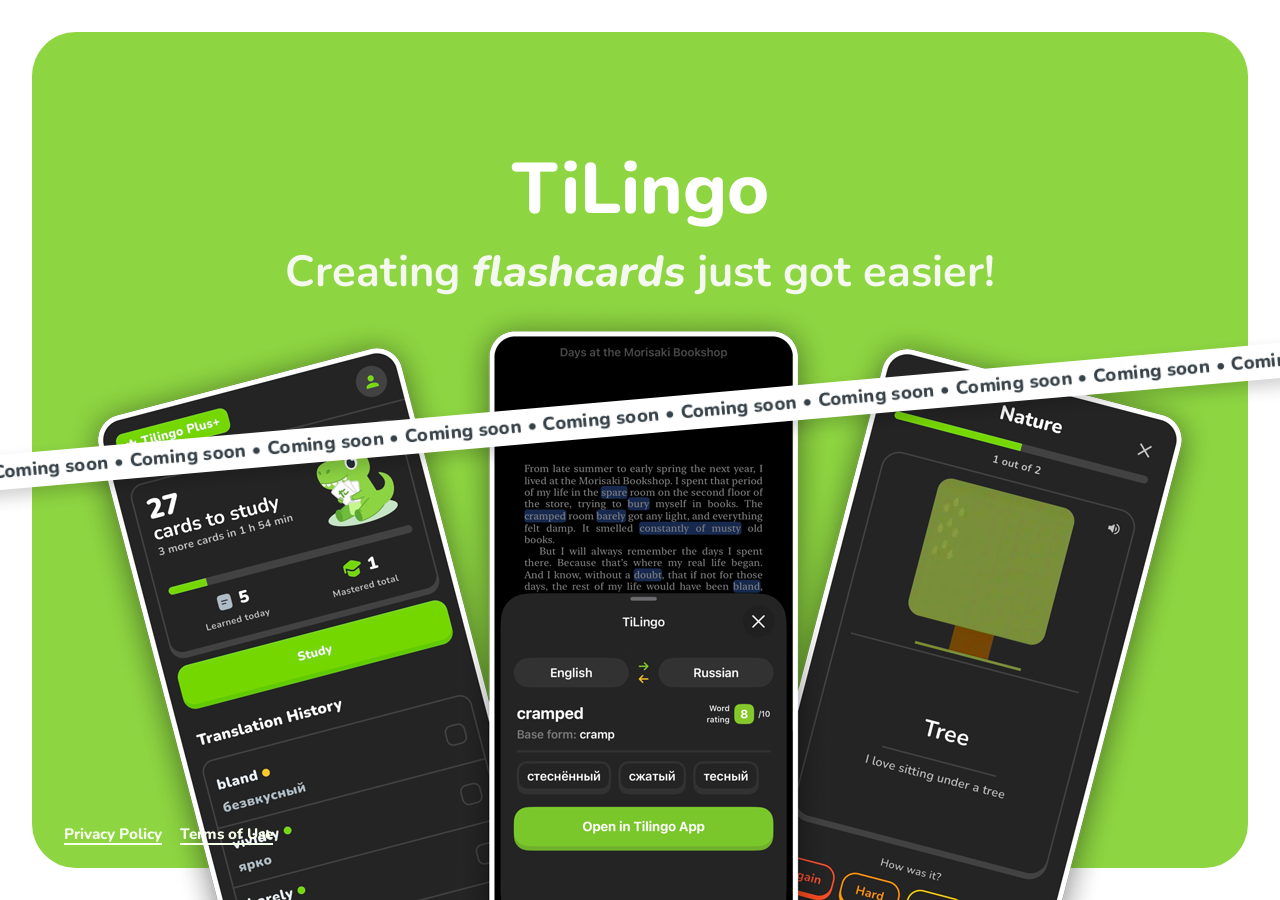
==== index.html @ 378b210c "tilingo coming soon" ====
<!doctype html>
<html lang="en">
<head>
  <meta charset="utf-8">
  <meta name="viewport" content="width=device-width, initial-scale=1">
  <link rel="preconnect" href="https://fonts.googleapis.com">
  <link rel="preconnect" href="https://fonts.gstatic.com" crossorigin>
  <link href="https://fonts.googleapis.com/css2?family=Nunito:wght@400;600;700;800&display=swap" rel="stylesheet">
  <link rel="stylesheet" href="assets/css/home.css">
  <title>TiLingo</title>
</head>
<body>
  <div class="stage">
    <main class="hero-card">
      <header class="hero-copy">
        <h1>TiLingo</h1>
        <h2>Creating <em>flashcards</em> just got easier!</h2>
      </header>

      <div class="bottom-banner">
        <img src="assets/images/tilingo_banner.png" alt="TiLingo app preview">
      </div>

      <footer class="legal-links" aria-label="Legal links">
        <a href="pages/privacy/index.html">Privacy Policy</a>
        <a href="pages/terms/index.html">Terms of Use</a>
      </footer>
    </main>

    <div class="coming-strip" aria-hidden="true">
      <p>
        Coming soon &#8226; Coming soon &#8226; Coming soon &#8226; Coming soon &#8226; Coming soon &#8226; Coming soon &#8226;
        Coming soon &#8226; Coming soon &#8226; Coming soon &#8226; Coming soon &#8226; Coming soon &#8226; Coming soon &#8226;
      </p>
    </div>
  </div>
</body>
</html>
---- assets/css/home.css ----
:root {
  color-scheme: light;
  --page-bg: #ffffff;
  --hero-bg: #8dd541;
  --white: #ffffff;
  --strip-text: #364148;
  --legal-text: #f6ffe9;
}

* {
  box-sizing: border-box;
}

body {
  margin: 0;
  min-height: 100dvh;
  background: var(--page-bg);
  font-family: "Nunito", -apple-system, BlinkMacSystemFont, "Segoe UI", Roboto, Helvetica, Arial, sans-serif;
}

.stage {
  position: relative;
  min-height: 100dvh;
  padding: 32px;
  display: flex;
  align-items: center;
  justify-content: center;
}

.hero-card {
  position: relative;
  width: min(1840px, calc(100vw - 64px));
  min-height: calc(100dvh - 64px);
  background: var(--hero-bg);
  border-radius: 44px;
  overflow: hidden;
}

.hero-copy {
  position: relative;
  z-index: 4;
  text-align: center;
  padding: calc(clamp(56px, 9vh, 138px) + 40px) 24px 0;
}

.hero-copy h1 {
  margin: 0;
  color: var(--white);
  font-size: clamp(3rem, 5.6vw, 6.2rem);
  font-weight: 800;
  line-height: 1.02;
}

.hero-copy h2 {
  margin: clamp(16px, 1.6vw, 26px) 0 0;
  color: #f4f8ef;
  font-size: clamp(2rem, 3.4vw, 4.4rem);
  font-weight: 700;
  line-height: 1.14;
}

.hero-copy h2 em {
  font-style: italic;
  font-weight: 800;
}

.coming-strip {
  position: absolute;
  left: 50%;
  top: calc(clamp(286px, 53%, 560px) - 78px);
  width: 112vw;
  height: clamp(34px, 2.7vw, 52px);
  background: var(--white);
  display: flex;
  align-items: center;
  justify-content: center;
  pointer-events: none;
  transform: rotate(-5deg);
  box-shadow: 0 8px 16px rgba(0, 0, 0, 0.18);
  z-index: 6;
  margin-left: -56vw;
}

.coming-strip p {
  margin: 0;
  width: 110%;
  white-space: nowrap;
  color: var(--strip-text);
  font-size: clamp(0.95rem, 1.45vw, 1.8rem);
  font-weight: 800;
  line-height: 1;
  letter-spacing: 0.02em;
  text-align: center;
}

.bottom-banner {
  position: fixed;
  left: 50%;
  bottom: 0;
  transform: translateX(-50%);
  width: min(1200px, 94%);
  z-index: 3;
}

.bottom-banner img {
  display: block;
  width: 100%;
  height: auto;
}

.legal-links {
  position: absolute;
  left: 32px;
  bottom: 24px;
  z-index: 5;
  display: flex;
  gap: 18px;
  align-items: center;
  flex-wrap: wrap;
}

.legal-links a {
  color: var(--legal-text);
  text-decoration-thickness: 2px;
  text-underline-offset: 4px;
  font-size: 0.95rem;
  font-weight: 800;
}

.legal-links a:hover {
  opacity: 0.8;
}

.legal-links a:focus-visible {
  outline: 3px solid rgba(255, 255, 255, 0.7);
  outline-offset: 3px;
  border-radius: 4px;
}

@media (max-width: 1240px) {
  .coming-strip {
    top: calc(clamp(246px, 50%, 470px) - 78px);
    width: 116vw;
    margin-left: -58vw;
  }
}

@media (max-width: 900px) {
  .stage {
    padding: 16px;
  }

  .hero-card {
    width: calc(100vw - 32px);
    min-height: calc(100dvh - 32px);
    border-radius: 28px;
  }

  .hero-copy {
    padding-top: 102px;
  }

  .hero-copy h1 {
    font-size: clamp(2.5rem, 10vw, 3.75rem);
  }

  .hero-copy h2 {
    font-size: clamp(1.55rem, 6.2vw, 2.4rem);
  }

  .coming-strip {
    top: calc(clamp(220px, 43%, 360px) - 78px);
    width: 122vw;
    margin-left: -61vw;
    height: clamp(32px, 6vw, 46px);
    transform: rotate(-4.6deg);
  }

  .coming-strip p {
    font-size: clamp(0.9rem, 3.8vw, 1.35rem);
  }

  .bottom-banner {
    width: min(1200px, 96%);
  }

  .legal-links {
    left: 16px;
    bottom: max(14px, env(safe-area-inset-bottom));
    gap: 12px;
  }

  .legal-links a {
    font-size: 0.9rem;
  }
}

@media (max-width: 520px) {
  .hero-copy {
    padding-left: 14px;
    padding-right: 14px;
  }

  .coming-strip {
    top: calc(clamp(200px, 41%, 316px) - 78px);
    width: 132vw;
    margin-left: -66vw;
    transform: rotate(-4.4deg);
  }
}
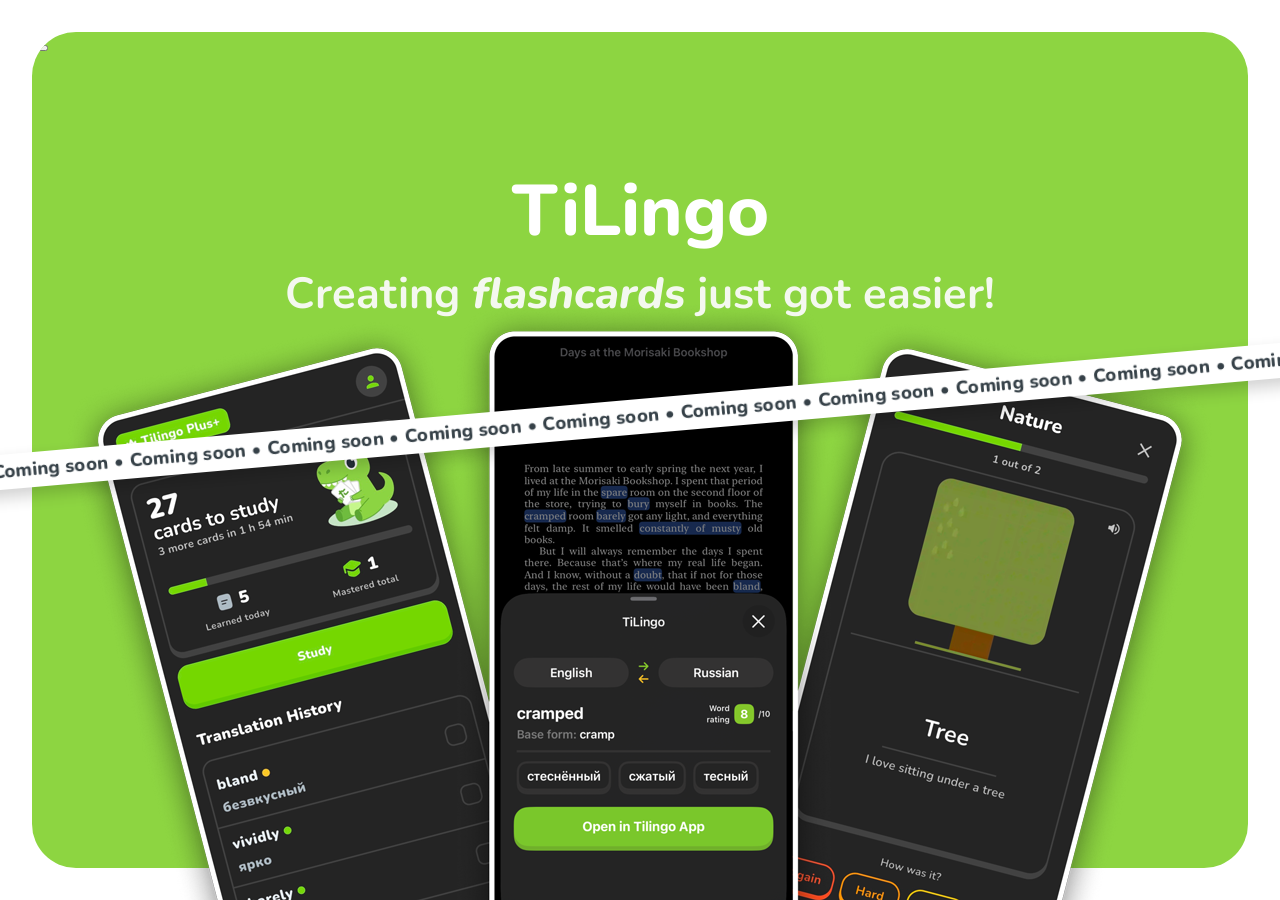
==== commit 5626d99d: "[+] support page and menu" ====
--- a/index.html
+++ b/index.html
@@ -7,11 +7,25 @@
   <link rel="preconnect" href="https://fonts.gstatic.com" crossorigin>
   <link href="https://fonts.googleapis.com/css2?family=Nunito:wght@400;600;700;800&display=swap" rel="stylesheet">
   <link rel="stylesheet" href="assets/css/home.css">
+  <script src="assets/js/menu.js" defer></script>
   <title>TiLingo</title>
 </head>
 <body>
   <div class="stage">
     <main class="hero-card">
+      <div class="site-menu" data-menu>
+        <button class="menu-toggle" type="button" aria-label="Open menu" aria-expanded="false" aria-controls="home-menu-panel">
+          <span></span>
+          <span></span>
+          <span></span>
+        </button>
+        <nav class="menu-panel" id="home-menu-panel" aria-label="Site menu" hidden>
+          <a href="support/index.html">Support</a>
+          <a href="privacy/index.html">Privacy-Policy</a>
+          <a href="terms/index.html">Term of Use</a>
+        </nav>
+      </div>
+
       <header class="hero-copy">
         <h1>TiLingo</h1>
         <h2>Creating <em>flashcards</em> just got easier!</h2>
@@ -20,11 +34,6 @@
       <div class="bottom-banner">
         <img src="assets/images/tilingo_banner.png" alt="TiLingo app preview">
       </div>
-
-      <footer class="legal-links" aria-label="Legal links">
-        <a href="pages/privacy/index.html">Privacy Policy</a>
-        <a href="pages/terms/index.html">Terms of Use</a>
-      </footer>
     </main>
 
     <div class="coming-strip" aria-hidden="true">
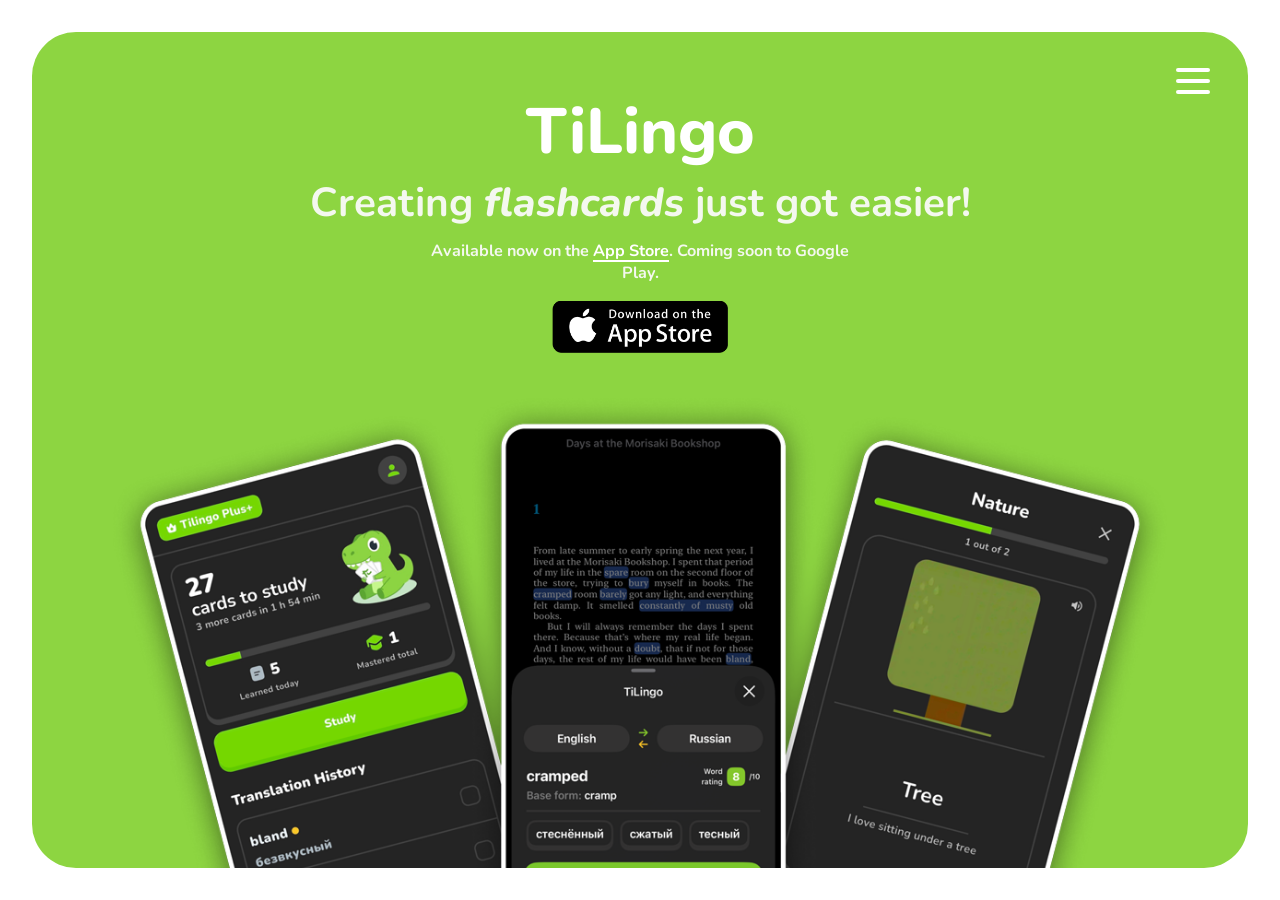
==== commit 851265e3: "appstore link" ====
--- a/index.html
+++ b/index.html
@@ -6,42 +6,48 @@
   <link rel="preconnect" href="https://fonts.googleapis.com">
   <link rel="preconnect" href="https://fonts.gstatic.com" crossorigin>
   <link href="https://fonts.googleapis.com/css2?family=Nunito:wght@400;600;700;800&display=swap" rel="stylesheet">
-  <link rel="stylesheet" href="assets/css/home.css">
+  <link rel="stylesheet" href="assets/css/home.css?v=7">
   <script src="assets/js/menu.js" defer></script>
   <title>TiLingo</title>
 </head>
 <body>
   <div class="stage">
+    <div class="site-menu" data-menu>
+      <button class="menu-toggle" type="button" aria-label="Open menu" aria-expanded="false" aria-controls="home-menu-panel">
+        <span></span>
+        <span></span>
+        <span></span>
+      </button>
+      <nav class="menu-panel" id="home-menu-panel" aria-label="Site menu" hidden>
+        <a href="support/index.html">Support</a>
+        <a href="privacy/index.html">Privacy-Policy</a>
+        <a href="terms/index.html">Term of Use</a>
+      </nav>
+    </div>
+
     <main class="hero-card">
-      <div class="site-menu" data-menu>
-        <button class="menu-toggle" type="button" aria-label="Open menu" aria-expanded="false" aria-controls="home-menu-panel">
-          <span></span>
-          <span></span>
-          <span></span>
-        </button>
-        <nav class="menu-panel" id="home-menu-panel" aria-label="Site menu" hidden>
-          <a href="support/index.html">Support</a>
-          <a href="privacy/index.html">Privacy-Policy</a>
-          <a href="terms/index.html">Term of Use</a>
-        </nav>
-      </div>
+      <section class="hero-copy" aria-labelledby="hero-title">
+        <h1 id="hero-title">TiLingo</h1>
+        <h2>Creating <em>flashcards</em> just got easier!</h2>
+        <p class="availability">
+          Available now on the <a href="https://apps.apple.com/us/app/tilingo-flashcards/id6758083725">App Store</a>.
+          Coming soon to Google Play.
+        </p>
+        <a class="appstore-badge" href="https://apps.apple.com/us/app/tilingo-flashcards/id6758083725" aria-label="Open TiLingo in the App Store">
+          <img src="assets/images/appstore.png" alt="Download on the App Store">
+        </a>
+      </section>
 
-      <header class="hero-copy">
-        <h1>TiLingo</h1>
-        <h2>Creating <em>flashcards</em> just got easier!</h2>
-      </header>
+      <figure class="mobile-showcase" aria-label="TiLingo app screens preview">
+        <img class="mobile-screen mobile-screen-one" src="assets/images/screen_1.png" alt="TiLingo study dashboard">
+        <img class="mobile-screen mobile-screen-two" src="assets/images/screen_2.png" alt="TiLingo translation flashcard">
+        <img class="mobile-screen mobile-screen-three" src="assets/images/screen_3.png" alt="TiLingo card review screen">
+      </figure>
 
-      <div class="bottom-banner">
+      <figure class="bottom-banner">
         <img src="assets/images/tilingo_banner.png" alt="TiLingo app preview">
-      </div>
+      </figure>
     </main>
-
-    <div class="coming-strip" aria-hidden="true">
-      <p>
-        Coming soon &#8226; Coming soon &#8226; Coming soon &#8226; Coming soon &#8226; Coming soon &#8226; Coming soon &#8226;
-        Coming soon &#8226; Coming soon &#8226; Coming soon &#8226; Coming soon &#8226; Coming soon &#8226; Coming soon &#8226;
-      </p>
-    </div>
   </div>
 </body>
 </html>
--- a/assets/css/home.css
+++ b/assets/css/home.css
@@ -3,60 +3,148 @@
   --page-bg: #ffffff;
   --hero-bg: #8dd541;
   --white: #ffffff;
-  --strip-text: #364148;
-  --legal-text: #f6ffe9;
+  --soft-white: #f4f8ef;
+  --menu-text: #1f2f36;
+  --menu-hover: #eaf0f3;
 }
 
 * {
   box-sizing: border-box;
 }
 
+html {
+  background: var(--page-bg);
+}
+
 body {
   margin: 0;
-  min-height: 100dvh;
+  height: 100vh;
   background: var(--page-bg);
   font-family: "Nunito", -apple-system, BlinkMacSystemFont, "Segoe UI", Roboto, Helvetica, Arial, sans-serif;
+  overflow: hidden;
 }
 
 .stage {
   position: relative;
-  min-height: 100dvh;
+  height: 100vh;
   padding: 32px;
-  display: flex;
-  align-items: center;
-  justify-content: center;
+  display: grid;
+  justify-items: center;
 }
 
 .hero-card {
   position: relative;
+  z-index: 1;
   width: min(1840px, calc(100vw - 64px));
-  min-height: calc(100dvh - 64px);
+  max-width: 1840px;
+  height: calc(100vh - 64px);
+  margin: 0 auto;
+  display: flex;
+  flex-direction: column;
   background: var(--hero-bg);
   border-radius: 44px;
   overflow: hidden;
 }
 
+.site-menu {
+  position: absolute;
+  top: 60px;
+  right: 62px;
+  z-index: 100;
+}
+
+.menu-toggle {
+  appearance: none;
+  display: flex;
+  flex-direction: column;
+  gap: 7px;
+  align-items: flex-end;
+  cursor: pointer;
+  border: 0;
+  background: transparent;
+  margin: 0;
+  padding: 8px;
+}
+
+.menu-toggle:focus-visible {
+  outline: 3px solid rgba(255, 255, 255, 0.75);
+  outline-offset: 3px;
+  border-radius: 8px;
+}
+
+.menu-toggle span {
+  display: block;
+  width: 34px;
+  height: 4px;
+  border-radius: 999px;
+  background: var(--white);
+}
+
+.menu-panel {
+  position: absolute;
+  top: calc(100% + 10px);
+  right: 0;
+  display: grid;
+  min-width: 210px;
+  padding: 8px;
+  border-radius: 14px;
+  background: var(--white);
+  box-shadow: 0 18px 36px rgba(28, 40, 23, 0.22);
+  transform-origin: top right;
+  opacity: 0;
+  transform: translateY(-8px) scale(0.98);
+  pointer-events: none;
+  transition: opacity 0.2s ease, transform 0.2s ease;
+}
+
+.site-menu.is-open .menu-panel {
+  opacity: 1;
+  transform: translateY(0) scale(1);
+  pointer-events: auto;
+}
+
+.menu-panel a {
+  display: block;
+  color: var(--menu-text);
+  text-decoration: none;
+  font-weight: 700;
+  font-size: 0.98rem;
+  padding: 10px 12px;
+  border-radius: 10px;
+}
+
+.menu-panel a:hover {
+  background: var(--menu-hover);
+}
+
+.menu-panel a:focus-visible {
+  outline: 3px solid #b8cad4;
+  outline-offset: 1px;
+}
+
 .hero-copy {
   position: relative;
   z-index: 4;
+  max-width: 880px;
+  margin: 0 auto;
+  padding: clamp(46px, 7.6vh, 88px) 24px clamp(16px, 2.8vh, 28px);
   text-align: center;
-  padding: calc(clamp(56px, 9vh, 138px) + 40px) 24px 0;
 }
 
 .hero-copy h1 {
   margin: 0;
   color: var(--white);
-  font-size: clamp(3rem, 5.6vw, 6.2rem);
+  font-size: clamp(4rem, 5.6vh, 5rem);
   font-weight: 800;
   line-height: 1.02;
 }
 
 .hero-copy h2 {
-  margin: clamp(16px, 1.6vw, 26px) 0 0;
-  color: #f4f8ef;
-  font-size: clamp(2rem, 3.4vw, 4.4rem);
+  margin: clamp(10px, 1.7vh, 18px) 0 0;
+  color: var(--soft-white);
+  font-size: clamp(2.25rem, 4.5vh, 3.15rem);
   font-weight: 700;
-  line-height: 1.14;
+  line-height: 1.08;
 }
 
 .hero-copy h2 em {
@@ -64,42 +152,47 @@
   font-weight: 800;
 }
 
-.coming-strip {
-  position: absolute;
-  left: 50%;
-  top: calc(clamp(286px, 53%, 560px) - 78px);
-  width: 112vw;
-  height: clamp(34px, 2.7vw, 52px);
-  background: var(--white);
-  display: flex;
-  align-items: center;
-  justify-content: center;
-  pointer-events: none;
-  transform: rotate(-5deg);
-  box-shadow: 0 8px 16px rgba(0, 0, 0, 0.18);
-  z-index: 6;
-  margin-left: -56vw;
-}
-
-.coming-strip p {
-  margin: 0;
-  width: 110%;
-  white-space: nowrap;
-  color: var(--strip-text);
-  font-size: clamp(0.95rem, 1.45vw, 1.8rem);
-  font-weight: 800;
-  line-height: 1;
-  letter-spacing: 0.02em;
-  text-align: center;
+.availability {
+  margin: clamp(10px, 1.8vh, 18px) auto 0;
+  max-width: 43ch;
+  color: var(--soft-white);
+  font-size: clamp(1rem, 1.8vh, 1.18rem);
+  font-weight: 700;
+  line-height: 1.35;
+}
+
+.availability a {
+  color: var(--white);
+  text-decoration-thickness: 2px;
+  text-underline-offset: 4px;
+}
+
+.availability a:hover {
+  opacity: 0.85;
+}
+
+.availability a:focus-visible {
+  outline: 3px solid rgba(255, 255, 255, 0.75);
+  outline-offset: 3px;
+  border-radius: 6px;
+}
+
+.appstore-badge {
+  display: inline-flex;
+  margin-top: clamp(10px, 1.8vh, 16px);
+}
+
+.appstore-badge img {
+  display: block;
+  height: clamp(42px, 5.8vh, 52px);
+  width: auto;
 }
 
 .bottom-banner {
-  position: fixed;
-  left: 50%;
-  bottom: 0;
-  transform: translateX(-50%);
-  width: min(1200px, 94%);
-  z-index: 3;
+  position: relative;
+  z-index: 2;
+  width: min(1120px, 94%, max(420px, calc((100vh - 336px) * 1.9608)));
+  margin: auto auto 0;
 }
 
 .bottom-banner img {
@@ -108,103 +201,293 @@
   height: auto;
 }
 
-.legal-links {
-  position: absolute;
-  left: 32px;
-  bottom: 24px;
-  z-index: 5;
-  display: flex;
-  gap: 18px;
-  align-items: center;
-  flex-wrap: wrap;
-}
-
-.legal-links a {
-  color: var(--legal-text);
-  text-decoration-thickness: 2px;
-  text-underline-offset: 4px;
-  font-size: 0.95rem;
-  font-weight: 800;
-}
-
-.legal-links a:hover {
-  opacity: 0.8;
-}
-
-.legal-links a:focus-visible {
-  outline: 3px solid rgba(255, 255, 255, 0.7);
-  outline-offset: 3px;
-  border-radius: 4px;
+.mobile-showcase {
+  display: none;
 }
 
 @media (max-width: 1240px) {
-  .coming-strip {
-    top: calc(clamp(246px, 50%, 470px) - 78px);
-    width: 116vw;
-    margin-left: -58vw;
+  .hero-copy {
+    max-width: 760px;
+  }
+
+  .hero-copy h1 {
+    font-size: 4.35rem;
+  }
+
+  .hero-copy h2 {
+    font-size: 2.65rem;
+  }
+}
+
+@media (max-height: 820px) and (min-width: 901px) {
+  .hero-copy {
+    padding-top: 36px;
+    padding-bottom: 14px;
+  }
+
+  .hero-copy h1 {
+    font-size: 4rem;
+  }
+
+  .hero-copy h2 {
+    margin-top: 12px;
+    font-size: 2.35rem;
+  }
+
+  .availability {
+    margin-top: 12px;
+    font-size: 1.05rem;
+  }
+
+  .appstore-badge {
+    margin-top: 12px;
+  }
+
+  .appstore-badge img {
+    height: 44px;
+  }
+
+  .bottom-banner {
+    width: min(900px, 90%, max(380px, calc((100vh - 310px) * 1.9608)));
   }
 }
 
 @media (max-width: 900px) {
   .stage {
-    padding: 16px;
+    height: 100vmax;
+    padding: 24px;
   }
 
   .hero-card {
-    width: calc(100vw - 32px);
-    min-height: calc(100dvh - 32px);
+    width: calc(100vw - 48px);
+    height: calc(100vmax + 120px);
     border-radius: 28px;
-  }
-
-  .hero-copy {
-    padding-top: 102px;
-  }
-
-  .hero-copy h1 {
-    font-size: clamp(2.5rem, 10vw, 3.75rem);
-  }
-
-  .hero-copy h2 {
-    font-size: clamp(1.55rem, 6.2vw, 2.4rem);
-  }
-
-  .coming-strip {
-    top: calc(clamp(220px, 43%, 360px) - 78px);
-    width: 122vw;
-    margin-left: -61vw;
-    height: clamp(32px, 6vw, 46px);
-    transform: rotate(-4.6deg);
-  }
-
-  .coming-strip p {
-    font-size: clamp(0.9rem, 3.8vw, 1.35rem);
+    display: flex;
+    flex-direction: column;
+  }
+
+  .site-menu {
+    top: 44px;
+    right: 48px;
+    z-index: 30;
+  }
+
+  .menu-panel {
+    position: absolute;
+  }
+
+  .menu-toggle {
+    padding: 6px;
+  }
+
+  .menu-toggle span {
+    width: 30px;
+  }
+
+  .menu-panel {
+    min-width: 194px;
+    padding: 7px;
+  }
+
+  .menu-panel a {
+    font-size: 0.93rem;
+    padding: 9px 10px;
+  }
+
+  .hero-copy {
+    max-width: 520px;
+    padding: max(64px, calc(env(safe-area-inset-top) + 54px)) 24px 0;
+    display: flex;
+    flex-direction: column;
+    align-items: center;
+  }
+
+  .hero-copy h1 {
+    font-size: 3.8rem;
+  }
+
+  .hero-copy h2 {
+    max-width: 11.5em;
+    margin-top: 16px;
+    font-size: 1.8rem;
+    line-height: 1.18;
+  }
+
+  .availability {
+    margin-top: 12px;
+    max-width: 31ch;
+    font-size: 1rem;
+  }
+
+  .appstore-badge {
+    margin-top: 10px;
+  }
+
+  .appstore-badge img {
+    height: 44px;
+  }
+
+  .mobile-showcase {
+    position: fixed;
+    left: 50%;
+    bottom: 0;
+    transform: translateX(-50%);
+    z-index: 20;
+    display: block;
+    width: min(430px, 78vw, calc((100vmax - 318px) * 0.6414));
+    aspect-ratio: 483 / 753;
+    margin: 0;
+    filter: drop-shadow(0 -16px 24px rgba(34, 76, 21, 0.22));
+  }
+
+  .mobile-screen {
+    position: absolute;
+    inset: 0;
+    display: block;
+    width: 100%;
+    height: auto;
+    opacity: 0;
+    animation: mobileScreenFade 15s infinite;
+  }
+
+  .mobile-screen-two {
+    animation-delay: 5s;
+  }
+
+  .mobile-screen-three {
+    animation-delay: 10s;
   }
 
   .bottom-banner {
-    width: min(1200px, 96%);
-  }
-
-  .legal-links {
-    left: 16px;
-    bottom: max(14px, env(safe-area-inset-bottom));
-    gap: 12px;
-  }
-
-  .legal-links a {
-    font-size: 0.9rem;
+    display: none;
   }
 }
 
 @media (max-width: 520px) {
-  .hero-copy {
-    padding-left: 14px;
-    padding-right: 14px;
-  }
-
-  .coming-strip {
-    top: calc(clamp(200px, 41%, 316px) - 78px);
-    width: 132vw;
-    margin-left: -66vw;
-    transform: rotate(-4.4deg);
-  }
-}
+  .stage {
+    padding: 22px;
+  }
+
+  .hero-card {
+    width: calc(100vw - 44px);
+    height: calc(100vmax + 120px);
+    border-radius: 26px;
+  }
+
+  .hero-copy {
+    max-width: 360px;
+    padding-top: max(66px, calc(env(safe-area-inset-top) + 56px));
+    padding-left: 18px;
+    padding-right: 18px;
+  }
+
+  .hero-copy h1 {
+    font-size: 3.2rem;
+  }
+
+  .hero-copy h2 {
+    margin-top: 12px;
+    font-size: 1.34rem;
+  }
+
+  .availability {
+    margin-top: 10px;
+    max-width: 29ch;
+    font-size: 0.88rem;
+  }
+
+  .mobile-showcase {
+    width: min(390px, 80vw, calc((100vmax - 304px) * 0.6414));
+  }
+}
+
+@media (max-width: 420px) {
+  .stage {
+    padding: 18px;
+  }
+
+  .hero-card {
+    width: calc(100vw - 36px);
+    height: calc(100vmax + 120px);
+    border-radius: 24px;
+  }
+
+  .site-menu {
+    top: 36px;
+    right: 42px;
+  }
+
+  .menu-panel {
+    top: calc(100% + 10px);
+    right: 0;
+  }
+
+  .hero-copy {
+    padding-top: max(62px, calc(env(safe-area-inset-top) + 52px));
+  }
+
+  .hero-copy h1 {
+    font-size: 2.8rem;
+  }
+
+  .hero-copy h2 {
+    margin-top: 10px;
+    font-size: 1.16rem;
+  }
+
+  .appstore-badge img {
+    height: 36px;
+  }
+
+  .mobile-showcase {
+    width: min(360px, 80vw, calc((100vmax - 292px) * 0.6414));
+  }
+
+  .bottom-banner {
+    display: none;
+  }
+}
+
+@media (max-height: 720px) and (max-width: 900px) {
+  .hero-copy {
+    padding-top: max(56px, calc(env(safe-area-inset-top) + 48px));
+  }
+
+  .hero-copy h1 {
+    font-size: 2.75rem;
+  }
+
+  .hero-copy h2 {
+    margin-top: 10px;
+    font-size: 1.18rem;
+  }
+
+  .availability {
+    margin-top: 10px;
+    font-size: 0.86rem;
+  }
+
+  .appstore-badge {
+    margin-top: 10px;
+  }
+
+  .appstore-badge img {
+    height: 34px;
+  }
+
+  .mobile-showcase {
+    width: min(320px, 72vw, calc((100vmax - 260px) * 0.6414));
+  }
+}
+
+@keyframes mobileScreenFade {
+  0%,
+  30% {
+    opacity: 1;
+  }
+
+  36%,
+  100% {
+    opacity: 0;
+  }
+}
